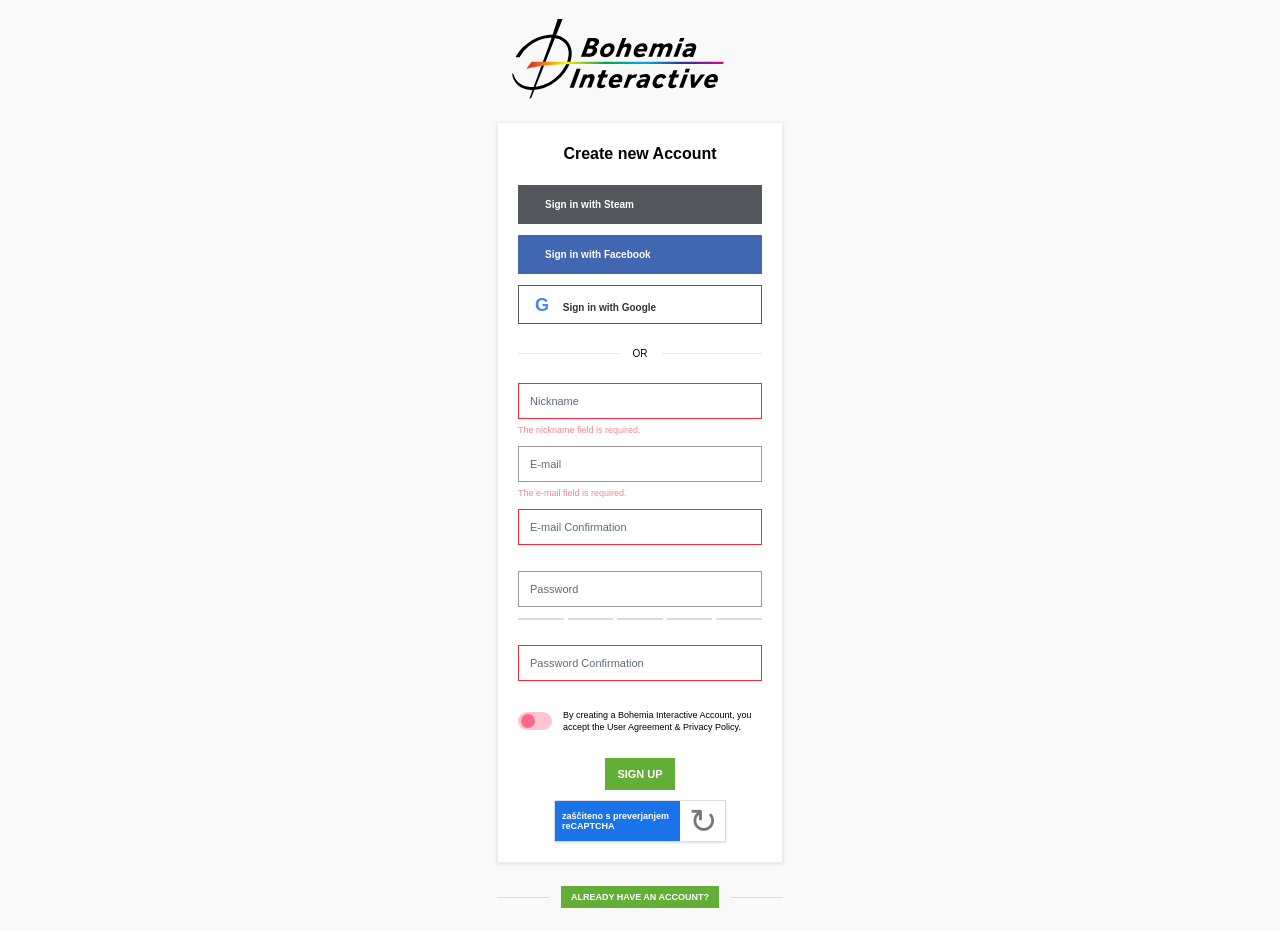
==== Projektna Naloga/index.html @ 40fa76bc "test test" ====
<!DOCTYPE html>
<html lang="en">
<head>
    <meta charset="UTF-8">
    <meta name="viewport" content="width=device-width, initial-scale=1.0">
    <title>Document</title>
    <link rel="stylesheet" href="styles.css">
</head>
<body>
    <img id="glav_slika" src="slike/bi-logo-rainbow-black-RGB.svg">

    <div id="glavni">

        <p id="sign_text">Create new Account</p>

        <p id="steam"><i class="fa-brands fa-steam"></i> Sign in with Steam</p>

        <p id="face"><i class="fa-brands fa-facebook"></i> Sign in with Facebook</p>

        <p id="goog"><span class="google-icon">G</span> Sign in with Google</p>

        <p id="or">OR</p>

        <input class="input red" type="text" placeholder="Nickname">
        <small>The nickname field is required.</small>

        <input class="input" type="email" placeholder="E-mail">
        <small>The e-mail field is required.</small>

        <input class="input red space" type="email" placeholder="E-mail Confirmation">

        <input class="input" type="password" placeholder="Password">

        <div class="strength">
            <hr><hr><hr><hr><hr>
        </div>

        <input class="input red" type="password" placeholder="Password Confirmation">

        <div class="remember">
            <label class="switch">
                <input type="checkbox">
                <span class="slider round"></span>
            </label>

            <span class="remember-text">
                By creating a Bohemia Interactive Account,
                you accept the User Agreement & Privacy Policy.
            </span>
        </div>

        <button id="signup">SIGN UP</button>

        <div id="captcha">
            <div id="captcha-text">
                zaščiteno s preverjanjem<br>
                reCAPTCHA
            </div>
            <div id="captcha-logo">↻</div>
        </div>

    </div>

    <div id="bottom">
        <hr>
        <button>ALREADY HAVE AN ACCOUNT?</button>
        <hr>
    </div>
</body>
</html>
---- Projektna Naloga/styles.css ----
* {
    box-sizing: border-box;
}

body {
    margin: 0;
    padding: 0;
    background-color: #f9f9f9;
    font-family: Arial, sans-serif;
}


#glav_slika{
    height: 80px;
    margin-left: 40%;
    margin-top: 1.5%;
    margin-bottom: 1.5%;
}


#glavni {
    background-color: white;
    width: 286px;
    padding: 20px;
    margin: auto;
    border: 1px solid #eeeeee;
    box-shadow: 0 1px 3px #dddddd;
}


#sign_text {
    font-size: 16px;
    font-weight: bold;
    text-align: center;
    margin: 2px 0 22px;
}


#steam, #face, #goog {
    height: 39px;
    line-height: 39px;
    padding-left: 16px;
    font-size: 10px;
    font-weight: bold;
    margin: 0 0 11px;
    cursor: pointer;
}

#steam {
    background-color: #53565a;
    color: white;
}

#face {
    background-color: #4267b2;
    color: white;
}

#goog {
    background-color: white;
    color: #333;
    border: 1px solid #53565a;
    margin-bottom: 0;
}

#steam i, #face i {
    font-size: 17px;
    margin-right: 11px;
    vertical-align: middle;
}

.google-icon {
    font-size: 18px;
    font-weight: bold;
    margin-right: 11px;
    color: #4285f4;
}

#or {
    text-align: center;
    font-size: 10px;
    margin: 24px 0;
    display: flex;
    align-items: center;
    gap: 14px;
}

#or:before, #or:after {
    content: "";
    height: 1px;
    background-color: #e5e5e5;
    flex: 1;
}

.input {
    width: 100%;
    height: 36px;
    border: 1px solid #999;
    padding-left: 11px;
    font-size: 11px;
    margin-bottom: 11px;
    outline: none;
}

.input.red {
    border: 1px solid #ff2635;
}

.input::placeholder {
    color: #606a79;
}

small {
    display: block;
    font-size: 9px;
    color: #ed8991;
    margin-top: -5px;
    margin-bottom: 11px;
}

.space {
    margin-bottom: 26px;
}

.strength {
    display: flex;
    gap: 4px;
    margin-bottom: 25px;
}

.strength hr {
    width: 20%;
    margin: 0;
    border: none;
    border-top: 2px solid #dddddd;
}

.remember {
    display: flex;
    align-items: center;
    gap: 11px;
    margin-top: 17px;
    margin-bottom: 25px;
}

.remember-text {
    font-size: 9px;
    line-height: 12px;
}

.switch {
    position: relative;
    display: inline-block;
    width: 34px;
    min-width: 34px;
    height: 18px;
}

.switch input {
    opacity: 0;
    width: 0;
    height: 0;
}

.slider {
    position: absolute;
    cursor: pointer;
    top: 0;
    left: 0;
    right: 0;
    bottom: 0;
    background-color: #ffc5d1;
    transition: .4s;
}

.slider:before {
    position: absolute;
    content: "";
    height: 14px;
    width: 14px;
    left: 3px;
    bottom: 2px;
    background-color: #ff6689;
    transition: .4s;
}

input:checked + .slider {
    background-color: #b9dc9b;
}

input:checked + .slider:before {
    background-color: #84c24f;
    transform: translateX(14px);
}

.slider.round {
    border-radius: 34px;
}

.slider.round:before {
    border-radius: 50%;
}


#signup {
    display: block;
    background-color: #63ae36;
    color: white;
    border: none;
    font-size: 11px;
    font-weight: bold;
    padding: 10px 12px;
    margin: auto;
    cursor: pointer;
}


#captcha {
    display: flex;
    width: 172px;
    height: 42px;
    margin: 10px auto 0;
    border: 1px solid #dddddd;
    box-shadow: 0 1px 2px #dddddd;
}

#captcha-text {
    background-color: #1a73e8;
    color: white;
    font-size: 9px;
    font-weight: bold;
    padding: 10px 7px;
    width: 125px;
}

#captcha-logo {
    text-align: center;
    font-size: 34px;
    color: #777;
    width: 45px;
}


#bottom {
    width: 286px;
    margin: 23px auto;
    display: flex;
    align-items: center;
    gap: 12px;
}

#bottom hr {
    flex: 1;
    border: none;
    border-top: 1px solid #dddddd;
}

#bottom button {
    background-color: #63ae36;
    color: white;
    border: none;
    padding: 6px 10px;
    font-size: 9px;
    font-weight: bold;
    white-space: nowrap;
    cursor: pointer;
}
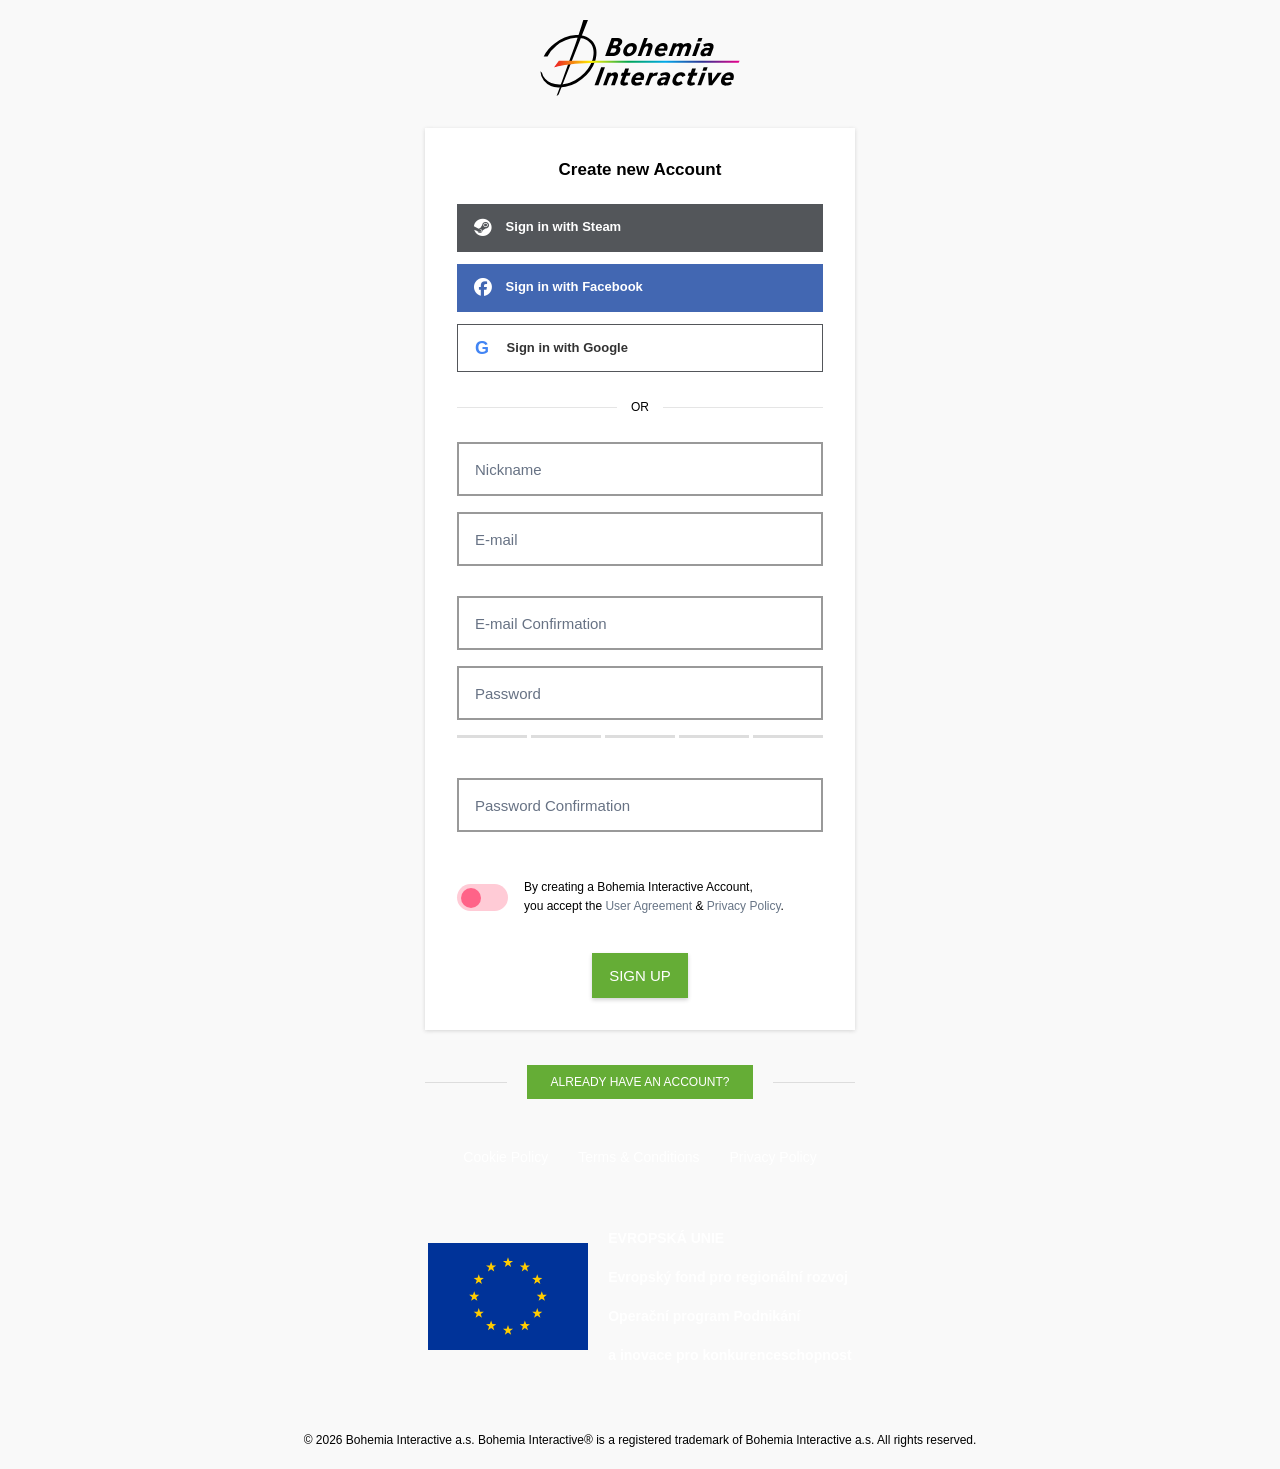
==== commit 8b70c3be: "ee eee" ====
--- a/Projektna Naloga/index.html
+++ b/Projektna Naloga/index.html
@@ -1,70 +1,91 @@
-<!DOCTYPE html>
-<html lang="en">
-<head>
-    <meta charset="UTF-8">
-    <meta name="viewport" content="width=device-width, initial-scale=1.0">
-    <title>Document</title>
-    <link rel="stylesheet" href="styles.css">
-</head>
-<body>
-    <img id="glav_slika" src="slike/bi-logo-rainbow-black-RGB.svg">
-
-    <div id="glavni">
-
-        <p id="sign_text">Create new Account</p>
-
-        <p id="steam"><i class="fa-brands fa-steam"></i> Sign in with Steam</p>
-
-        <p id="face"><i class="fa-brands fa-facebook"></i> Sign in with Facebook</p>
-
-        <p id="goog"><span class="google-icon">G</span> Sign in with Google</p>
-
-        <p id="or">OR</p>
-
-        <input class="input red" type="text" placeholder="Nickname">
-        <small>The nickname field is required.</small>
-
-        <input class="input" type="email" placeholder="E-mail">
-        <small>The e-mail field is required.</small>
-
-        <input class="input red space" type="email" placeholder="E-mail Confirmation">
-
-        <input class="input" type="password" placeholder="Password">
-
-        <div class="strength">
-            <hr><hr><hr><hr><hr>
-        </div>
-
-        <input class="input red" type="password" placeholder="Password Confirmation">
-
-        <div class="remember">
-            <label class="switch">
-                <input type="checkbox">
-                <span class="slider round"></span>
-            </label>
-
-            <span class="remember-text">
-                By creating a Bohemia Interactive Account,
-                you accept the User Agreement & Privacy Policy.
-            </span>
-        </div>
-
-        <button id="signup">SIGN UP</button>
-
-        <div id="captcha">
-            <div id="captcha-text">
-                zaščiteno s preverjanjem<br>
-                reCAPTCHA
-            </div>
-            <div id="captcha-logo">↻</div>
-        </div>
-
-    </div>
-
-    <div id="bottom">
-        <hr>
-        <button>ALREADY HAVE AN ACCOUNT?</button>
-        <hr>
-    </div>
-</body>
-</html>+<!DOCTYPE html>
+<html lang="en">
+<head>
+    <meta charset="UTF-8">
+    <meta name="viewport" content="width=device-width, initial-scale=1.0">
+    <title>Bohemia Interactive - Sign Up (School Project)</title>
+    <link rel="stylesheet" href="styles.css">
+    <link rel="stylesheet" href="https://cdnjs.cloudflare.com/ajax/libs/font-awesome/6.5.2/css/all.min.css">
+    <script src="script.js" defer></script>
+</head>
+<body>
+
+    <img id="glav_slika" src="slike/bi-logo-rainbow-black-RGB.svg" alt="Bohemia Interactive">
+
+    <div id="glavni">
+        <p id="sign_text">Create new Account</p>
+
+        <button id="steam" class="social" type="button"><i class="fa-brands fa-steam"></i> Sign in with Steam</button>
+        <button id="face" class="social" type="button"><i class="fa-brands fa-facebook"></i> Sign in with Facebook</button>
+        <button id="goog" class="social" type="button"><span class="google-icon">G</span> Sign in with Google</button>
+
+        <p id="or">OR</p>
+
+        <form id="registration" novalidate>
+            <input class="input" id="nickname" name="nickname" type="text" placeholder="Nickname" autocomplete="username" required>
+            <small id="nickname-error"></small>
+
+            <input class="input" id="email" name="email" type="email" placeholder="E-mail" autocomplete="email" required>
+            <small id="email-error"></small>
+
+            <input class="input space" id="email2" name="email2" type="email" placeholder="E-mail Confirmation" autocomplete="off" required>
+            <small id="email2-error"></small>
+
+            <input class="input" id="password" name="password" type="password" placeholder="Password" autocomplete="new-password" minlength="8" required>
+            <small id="password-error"></small>
+
+            <div class="strength" aria-label="Password strength">
+                <span></span><span></span><span></span><span></span><span></span>
+            </div>
+
+            <input class="input" id="password2" name="password2" type="password" placeholder="Password Confirmation" autocomplete="new-password" required>
+            <small id="password2-error"></small>
+
+            <div class="remember">
+                <label class="switch" aria-label="Accept the terms">
+                    <input type="checkbox" id="terms" name="terms" required>
+                    <span class="slider round"></span>
+                </label>
+                <span class="remember-text">
+                    By creating a Bohemia Interactive Account,<br>
+                    you accept the
+                    <a href="https://accounts.bistudio.com/terms-and-conditions" target="_blank" rel="noopener noreferrer">User Agreement</a>
+                    &amp;
+                    <a href="https://www.bohemia.net/en/privacy-policy" target="_blank" rel="noopener noreferrer">Privacy Policy</a>.
+                </span>
+            </div>
+            <small id="terms-error"></small>
+
+            <button id="signup" type="submit">SIGN UP</button>
+            <p id="message" role="status" aria-live="polite"></p>
+        </form>
+    </div>
+
+    <div id="bottom">
+        <hr>
+        <a href="https://accounts.bistudio.com/auth/login">ALREADY HAVE AN ACCOUNT?</a>
+        <hr>
+    </div>
+
+    <footer>
+        <div id="footer-links">
+            <a href="https://old.bohemia.net/cookie-policy" target="_blank" rel="noopener noreferrer">Cookie Policy</a>
+            <a href="https://accounts.bistudio.com/terms-and-conditions" target="_blank" rel="noopener noreferrer">Terms &amp; Conditions</a>
+            <a href="https://www.bohemia.net/en/privacy-policy" target="_blank" rel="noopener noreferrer">Privacy Policy</a>
+        </div>
+
+        <div id="europe">
+            <img src="slike/eu-flag.svg" alt="European Union flag">
+            <div id="eu-text">
+                <a href="https://european-union.europa.eu/" target="_blank" rel="noopener noreferrer">EVROPSKÁ UNIE</a>
+                <a href="https://ec.europa.eu/regional_policy/" target="_blank" rel="noopener noreferrer">Evropský fond pro regionální rozvoj</a>
+                <a href="https://www.dotaceeu.cz/" target="_blank" rel="noopener noreferrer">Operační program Podnikání</a>
+                <a href="https://www.dotaceeu.cz/" target="_blank" rel="noopener noreferrer">a inovace pro konkurenceschopnost</a>
+            </div>
+        </div>
+
+        <p id="copyright">© 2026 Bohemia Interactive a.s. Bohemia Interactive® is a registered trademark of Bohemia Interactive a.s. All rights reserved.</p>
+    </footer>
+
+</body>
+</html>
--- a/Projektna Naloga/styles.css
+++ b/Projektna Naloga/styles.css
@@ -1,268 +1,302 @@
-
-* {
-    box-sizing: border-box;
-}
-
-body {
-    margin: 0;
-    padding: 0;
-    background-color: #f9f9f9;
-    font-family: Arial, sans-serif;
-}
-
-
-#glav_slika{
-    height: 80px;
-    margin-left: 40%;
-    margin-top: 1.5%;
-    margin-bottom: 1.5%;
-}
-
-
-#glavni {
-    background-color: white;
-    width: 286px;
-    padding: 20px;
-    margin: auto;
-    border: 1px solid #eeeeee;
-    box-shadow: 0 1px 3px #dddddd;
-}
-
-
-#sign_text {
-    font-size: 16px;
-    font-weight: bold;
-    text-align: center;
-    margin: 2px 0 22px;
-}
-
-
-#steam, #face, #goog {
-    height: 39px;
-    line-height: 39px;
-    padding-left: 16px;
-    font-size: 10px;
-    font-weight: bold;
-    margin: 0 0 11px;
-    cursor: pointer;
-}
-
-#steam {
-    background-color: #53565a;
-    color: white;
-}
-
-#face {
-    background-color: #4267b2;
-    color: white;
-}
-
-#goog {
-    background-color: white;
-    color: #333;
-    border: 1px solid #53565a;
-    margin-bottom: 0;
-}
-
-#steam i, #face i {
-    font-size: 17px;
-    margin-right: 11px;
-    vertical-align: middle;
-}
-
-.google-icon {
-    font-size: 18px;
-    font-weight: bold;
-    margin-right: 11px;
-    color: #4285f4;
-}
-
-#or {
-    text-align: center;
-    font-size: 10px;
-    margin: 24px 0;
-    display: flex;
-    align-items: center;
-    gap: 14px;
-}
-
-#or:before, #or:after {
-    content: "";
-    height: 1px;
-    background-color: #e5e5e5;
-    flex: 1;
-}
-
-.input {
-    width: 100%;
-    height: 36px;
-    border: 1px solid #999;
-    padding-left: 11px;
-    font-size: 11px;
-    margin-bottom: 11px;
-    outline: none;
-}
-
-.input.red {
-    border: 1px solid #ff2635;
-}
-
-.input::placeholder {
-    color: #606a79;
-}
-
-small {
-    display: block;
-    font-size: 9px;
-    color: #ed8991;
-    margin-top: -5px;
-    margin-bottom: 11px;
-}
-
-.space {
-    margin-bottom: 26px;
-}
-
-.strength {
-    display: flex;
-    gap: 4px;
-    margin-bottom: 25px;
-}
-
-.strength hr {
-    width: 20%;
-    margin: 0;
-    border: none;
-    border-top: 2px solid #dddddd;
-}
-
-.remember {
-    display: flex;
-    align-items: center;
-    gap: 11px;
-    margin-top: 17px;
-    margin-bottom: 25px;
-}
-
-.remember-text {
-    font-size: 9px;
-    line-height: 12px;
-}
-
-.switch {
-    position: relative;
-    display: inline-block;
-    width: 34px;
-    min-width: 34px;
-    height: 18px;
-}
-
-.switch input {
-    opacity: 0;
-    width: 0;
-    height: 0;
-}
-
-.slider {
-    position: absolute;
-    cursor: pointer;
-    top: 0;
-    left: 0;
-    right: 0;
-    bottom: 0;
-    background-color: #ffc5d1;
-    transition: .4s;
-}
-
-.slider:before {
-    position: absolute;
-    content: "";
-    height: 14px;
-    width: 14px;
-    left: 3px;
-    bottom: 2px;
-    background-color: #ff6689;
-    transition: .4s;
-}
-
-input:checked + .slider {
-    background-color: #b9dc9b;
-}
-
-input:checked + .slider:before {
-    background-color: #84c24f;
-    transform: translateX(14px);
-}
-
-.slider.round {
-    border-radius: 34px;
-}
-
-.slider.round:before {
-    border-radius: 50%;
-}
-
-
-#signup {
-    display: block;
-    background-color: #63ae36;
-    color: white;
-    border: none;
-    font-size: 11px;
-    font-weight: bold;
-    padding: 10px 12px;
-    margin: auto;
-    cursor: pointer;
-}
-
-
-#captcha {
-    display: flex;
-    width: 172px;
-    height: 42px;
-    margin: 10px auto 0;
-    border: 1px solid #dddddd;
-    box-shadow: 0 1px 2px #dddddd;
-}
-
-#captcha-text {
-    background-color: #1a73e8;
-    color: white;
-    font-size: 9px;
-    font-weight: bold;
-    padding: 10px 7px;
-    width: 125px;
-}
-
-#captcha-logo {
-    text-align: center;
-    font-size: 34px;
-    color: #777;
-    width: 45px;
-}
-
-
-#bottom {
-    width: 286px;
-    margin: 23px auto;
-    display: flex;
-    align-items: center;
-    gap: 12px;
-}
-
-#bottom hr {
-    flex: 1;
-    border: none;
-    border-top: 1px solid #dddddd;
-}
-
-#bottom button {
-    background-color: #63ae36;
-    color: white;
-    border: none;
-    padding: 6px 10px;
-    font-size: 9px;
-    font-weight: bold;
-    white-space: nowrap;
-    cursor: pointer;
-}
+* {
+    box-sizing: border-box;
+}
+
+body {
+    margin: 0;
+    background-color: #f9f9f9;
+    font-family: Arial, Helvetica, sans-serif;
+}
+
+/* LOGO */
+#glav_slika {
+    display: block;
+    width: 200px;
+    height: 80px;
+    object-fit: contain;
+    margin: 18px auto 30px;
+}
+
+/* SIGN UP OKVIR */
+#glavni {
+    width: 430px;
+    max-width: calc(100% - 24px);
+    padding: 32px;
+    margin: auto;
+    background-color: white;
+    box-shadow: 0 1px 4px #d6d6d6;
+}
+
+#sign_text {
+    font-size: 17px;
+    font-weight: bold;
+    text-align: center;
+    margin: 0 0 24px;
+}
+
+/* SOCIALNI GUMBI */
+.social {
+    width: 100%;
+    height: 48px;
+    display: block;
+    margin-bottom: 12px;
+    padding-left: 17px;
+    text-align: left;
+    font-size: 13px;
+    font-weight: bold;
+    cursor: pointer;
+    border: none;
+}
+
+.social i,
+.google-icon {
+    display: inline-block;
+    width: 28px;
+    font-size: 18px;
+    vertical-align: middle;
+}
+
+#steam { background-color: #53565a; color: white; }
+#face { background-color: #4267b2; color: white; }
+#goog { background-color: white; color: #333; border: 1px solid #53565a; }
+.google-icon { color: #4285f4; font-weight: bold; }
+
+#or {
+    display: flex;
+    align-items: center;
+    gap: 14px;
+    margin: 28px 0;
+    font-size: 12px;
+    text-align: center;
+}
+
+#or::before, #or::after {
+    content: "";
+    height: 1px;
+    flex: 1;
+    background-color: #e5e5e5;
+}
+
+/* POLJA */
+.input {
+    display: block;
+    width: 100%;
+    height: 54px;
+    border: 2px solid #999;
+    padding: 0 16px;
+    font-size: 15px;
+    margin-top: 16px;
+    outline: none;
+}
+
+.input::placeholder { color: #677284; }
+.input:focus { border-color: #6cac37; }
+.input.red { border-color: #e00010; }
+
+small {
+    display: block;
+    color: #ef7b85;
+    font-size: 12px;
+    margin-top: 8px;
+    line-height: 1.4;
+}
+
+small:empty { display: none; }
+
+.space { margin-top: 30px; }
+
+/* MOČ GESLA */
+.strength {
+    display: flex;
+    gap: 4px;
+    margin-top: 15px;
+    margin-bottom: 40px;
+}
+
+.strength span {
+    flex: 1;
+    height: 3px;
+    background-color: #ddd;
+}
+
+.strength span.active { background-color: #64aa34; }
+
+/* POGOJI UPORABE */
+.remember {
+    display: flex;
+    align-items: center;
+    gap: 16px;
+    margin-top: 46px;
+    margin-bottom: 37px;
+}
+
+.remember-text {
+    font-size: 12px;
+    line-height: 19px;
+}
+
+.remember-text a {
+    color: #687586;
+    text-decoration: none;
+}
+
+.remember-text a:hover { color: #64a62f; text-decoration: underline; }
+
+.switch {
+    position: relative;
+    display: inline-block;
+    width: 51px;
+    min-width: 51px;
+    height: 27px;
+}
+
+.switch input { opacity: 0; width: 0; height: 0; }
+
+.slider {
+    position: absolute;
+    top: 0; left: 0; right: 0; bottom: 0;
+    background-color: #ffcbd6;
+    border-radius: 20px;
+    cursor: pointer;
+    transition: .2s;
+}
+
+.slider:before {
+    position: absolute;
+    content: "";
+    width: 20px; height: 20px;
+    left: 4px; bottom: 3px;
+    background-color: #ff6388;
+    border-radius: 50%;
+    transition: .2s;
+}
+
+.switch input:checked + .slider { background-color: #b6dc9c; }
+.switch input:checked + .slider:before { background-color: #75bc42; transform: translateX(23px); }
+.switch input:focus-visible + .slider { outline: 2px solid #6ba539; outline-offset: 3px; }
+
+#terms-error { margin: -26px 0 25px; }
+
+/* SIGN UP */
+#signup {
+    display: block;
+    margin: 0 auto;
+    padding: 14px 17px;
+    background-color: #65ad36;
+    color: white;
+    font-size: 15px;
+    border: none;
+    cursor: pointer;
+    box-shadow: 0 2px 4px #d2d2d2;
+}
+
+#signup:hover { background-color: #51952a; }
+
+#message {
+    font-size: 12px;
+    text-align: center;
+    color: #4b9c25;
+    margin: 12px 0 0;
+}
+
+#message:empty { display: none; }
+
+/* SPODNJA PRIJAVA */
+#bottom {
+    width: 430px;
+    max-width: calc(100% - 24px);
+    display: flex;
+    gap: 20px;
+    align-items: center;
+    margin: 35px auto 0;
+}
+
+#bottom hr {
+    flex: 1;
+    min-width: 0;
+    border: none;
+    border-top: 1px solid #ddd;
+}
+
+#bottom a {
+    display: block;
+    background-color: #65ad36;
+    color: white;
+    font-size: 12px;
+    text-decoration: none;
+    padding: 10px 24px;
+    white-space: nowrap;
+    text-align: center;
+}
+
+#bottom a:hover { background-color: #51952a; }
+
+/* FOOTER - BELO, OB HOVER ZELENO */
+#footer-links {
+    display: flex;
+    justify-content: center;
+    flex-wrap: wrap;
+    gap: 30px;
+    margin: 50px auto 65px;
+}
+
+#footer-links a,
+#eu-text a {
+    color: white;
+    text-decoration: none;
+    transition: color .15s;
+}
+
+#footer-links a { font-size: 14px; }
+
+#footer-links a:hover,
+#footer-links a:focus-visible,
+#eu-text a:hover,
+#eu-text a:focus-visible {
+    color: #62a92f;
+    text-decoration: underline;
+}
+
+#europe {
+    display: flex;
+    align-items: center;
+    justify-content: center;
+    gap: 20px;
+}
+
+#europe img {
+    width: 160px;
+    height: 107px;
+    object-fit: cover;
+}
+
+#eu-text {
+    display: flex;
+    flex-direction: column;
+    gap: 23px;
+}
+
+#eu-text a {
+    font-size: 14px;
+    font-weight: bold;
+}
+
+#copyright {
+    font-size: 12px;
+    text-align: center;
+    margin: 70px 12px 22px;
+}
+
+@media (max-width: 480px) {
+    #glavni { padding: 22px; }
+    .input { height: 42px; font-size: 12px; }
+    .social { height: 40px; font-size: 11px; }
+    #europe { gap: 12px; }
+    #europe img { width: 120px; height: 80px; }
+    #eu-text { gap: 14px; }
+    #eu-text a { font-size: 10px; }
+    #footer-links { gap: 16px; }
+    #footer-links a { font-size: 12px; }
+    #bottom { gap: 8px; }
+    #bottom a { font-size: 10px; padding: 10px 12px; }
+}
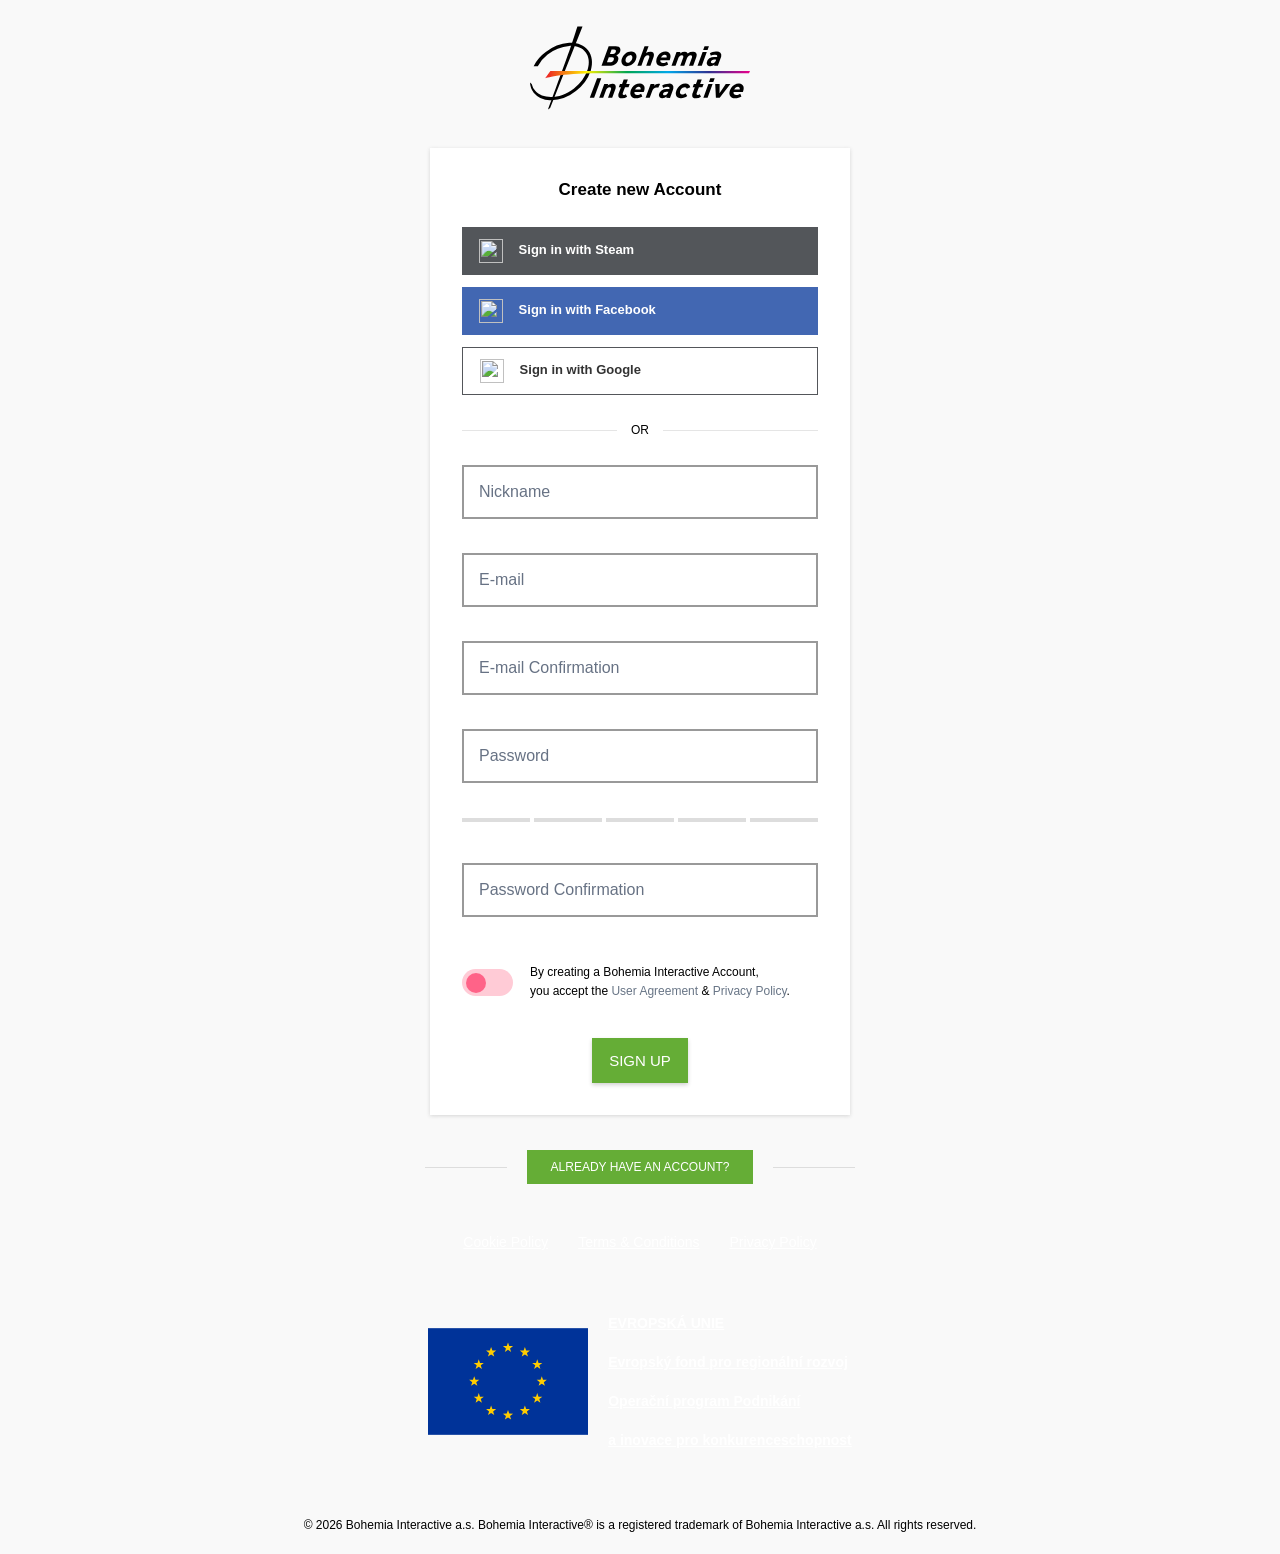
==== commit 34898ad2: "Replace social buttons with image icons" ====
--- a/Projektna Naloga/index.html
+++ b/Projektna Naloga/index.html
@@ -3,10 +3,9 @@
 <head>
     <meta charset="UTF-8">
     <meta name="viewport" content="width=device-width, initial-scale=1.0">
-    <title>Bohemia Interactive - Sign Up (School Project)</title>
+    <title>Bohemia Account</title>
     <link rel="stylesheet" href="styles.css">
-    <link rel="stylesheet" href="https://cdnjs.cloudflare.com/ajax/libs/font-awesome/6.5.2/css/all.min.css">
-    <script src="script.js" defer></script>
+    <link rel="icon" type="image/x-icon" href="slike/bi-logo-rainbow-black-RGB.svg">
 </head>
 <body>
 
@@ -15,55 +14,75 @@
     <div id="glavni">
         <p id="sign_text">Create new Account</p>
 
-        <button id="steam" class="social" type="button"><i class="fa-brands fa-steam"></i> Sign in with Steam</button>
-        <button id="face" class="social" type="button"><i class="fa-brands fa-facebook"></i> Sign in with Facebook</button>
-        <button id="goog" class="social" type="button"><span class="google-icon">G</span> Sign in with Google</button>
+        <button id="steam" class="social" type="button">
+            <img src="slike/Steam_icon_logo.png" class="social-icon" alt="">
+            Sign in with Steam
+        </button>
+        
+        <button id="face" class="social" type="button">
+            <img src="slike/facebook.png" class="social-icon" alt="">
+            Sign in with Facebook
+        </button>
+        
+        <button id="goog" class="social" type="button">
+            <img src="slike/Google__G__logo.png" class="social-icon" alt="">
+            Sign in with Google
+        </button>
+
 
         <p id="or">OR</p>
 
-        <form id="registration" novalidate>
-            <input class="input" id="nickname" name="nickname" type="text" placeholder="Nickname" autocomplete="username" required>
-            <small id="nickname-error"></small>
+        <form id="registration">
 
-            <input class="input" id="email" name="email" type="email" placeholder="E-mail" autocomplete="email" required>
-            <small id="email-error"></small>
+    <input class="input" id="nickname" name="nickname" type="text" placeholder="Nickname" autocomplete="username" required>
 
-            <input class="input space" id="email2" name="email2" type="email" placeholder="E-mail Confirmation" autocomplete="off" required>
-            <small id="email2-error"></small>
+    <br>
 
-            <input class="input" id="password" name="password" type="password" placeholder="Password" autocomplete="new-password" minlength="8" required>
-            <small id="password-error"></small>
+    <input class="input" id="email" name="email" type="email" placeholder="E-mail" autocomplete="email" required>
 
-            <div class="strength" aria-label="Password strength">
-                <span></span><span></span><span></span><span></span><span></span>
-            </div>
+    <br>
 
-            <input class="input" id="password2" name="password2" type="password" placeholder="Password Confirmation" autocomplete="new-password" required>
-            <small id="password2-error"></small>
+    <input class="input space" id="email2" name="email2" type="email" placeholder="E-mail Confirmation" required>
 
-            <div class="remember">
-                <label class="switch" aria-label="Accept the terms">
-                    <input type="checkbox" id="terms" name="terms" required>
-                    <span class="slider round"></span>
-                </label>
-                <span class="remember-text">
-                    By creating a Bohemia Interactive Account,<br>
-                    you accept the
-                    <a href="https://accounts.bistudio.com/terms-and-conditions" target="_blank" rel="noopener noreferrer">User Agreement</a>
-                    &amp;
-                    <a href="https://www.bohemia.net/en/privacy-policy" target="_blank" rel="noopener noreferrer">Privacy Policy</a>.
-                </span>
-            </div>
-            <small id="terms-error"></small>
+    <br>
 
-            <button id="signup" type="submit">SIGN UP</button>
-            <p id="message" role="status" aria-live="polite"></p>
-        </form>
+    <input class="input" id="password" name="password" type="password" placeholder="Password" minlength="8" required>
+
+    <br>
+
+    <div class="strength">
+        <span></span>
+        <span></span>
+        <span></span>
+        <span></span>
+        <span></span>
+    </div>
+
+    <input class="input" id="password2" name="password2" type="password" placeholder="Password Confirmation" minlength="8" required>
+
+    <div class="remember">
+        <label class="switch">
+            <input type="checkbox" id="terms" name="terms" required> 
+            <span class="slider round"></span>
+        </label>
+
+        <span class="remember-text">
+            By creating a Bohemia Interactive Account,<br>
+            you accept the
+            <a href="https://accounts.bistudio.com/terms-and-conditions" target="_blank">User Agreement</a>
+            &amp;
+            <a href="https://www.bohemia.net/en/privacy-policy" target="_blank">Privacy Policy</a>.
+        </span>
+    </div>
+
+    <button id="signup" type="submit">SIGN UP</button>
+
+</form>
     </div>
 
     <div id="bottom">
         <hr>
-        <a href="https://accounts.bistudio.com/auth/login">ALREADY HAVE AN ACCOUNT?</a>
+        <a href="">ALREADY HAVE AN ACCOUNT?</a>
         <hr>
     </div>
 
@@ -75,7 +94,7 @@
         </div>
 
         <div id="europe">
-            <img src="slike/eu-flag.svg" alt="European Union flag">
+            <img src="slike/eu-flag.svg" alt="European flag">
             <div id="eu-text">
                 <a href="https://european-union.europa.eu/" target="_blank" rel="noopener noreferrer">EVROPSKÁ UNIE</a>
                 <a href="https://ec.europa.eu/regional_policy/" target="_blank" rel="noopener noreferrer">Evropský fond pro regionální rozvoj</a>
--- a/Projektna Naloga/styles.css
+++ b/Projektna Naloga/styles.css
@@ -8,18 +8,16 @@
     font-family: Arial, Helvetica, sans-serif;
 }
 
-/* LOGO */
 #glav_slika {
     display: block;
-    width: 200px;
-    height: 80px;
-    object-fit: contain;
+    width: 220px;
+    height: 100px;
+
     margin: 18px auto 30px;
 }
 
-/* SIGN UP OKVIR */
 #glavni {
-    width: 430px;
+    width: 420px;
     max-width: calc(100% - 24px);
     padding: 32px;
     margin: auto;
@@ -31,10 +29,9 @@
     font-size: 17px;
     font-weight: bold;
     text-align: center;
-    margin: 0 0 24px;
-}
-
-/* SOCIALNI GUMBI */
+    margin: 0 0 27px;
+}
+
 .social {
     width: 100%;
     height: 48px;
@@ -48,18 +45,17 @@
     border: none;
 }
 
-.social i,
-.google-icon {
-    display: inline-block;
-    width: 28px;
-    font-size: 18px;
+.social-icon {
+    width: 24px;
+    height: 24px;
+    
     vertical-align: middle;
+    margin-right: 12px;
 }
 
 #steam { background-color: #53565a; color: white; }
 #face { background-color: #4267b2; color: white; }
 #goog { background-color: white; color: #333; border: 1px solid #53565a; }
-.google-icon { color: #4285f4; font-weight: bold; }
 
 #or {
     display: flex;
@@ -70,62 +66,51 @@
     text-align: center;
 }
 
-#or::before, #or::after {
+#or:before {
     content: "";
     height: 1px;
     flex: 1;
     background-color: #e5e5e5;
 }
 
-/* POLJA */
+#or:after {
+    content: "";
+    height: 1px;
+    flex: 1;
+    background-color: #e5e5e5;
+}
+
 .input {
     display: block;
     width: 100%;
     height: 54px;
     border: 2px solid #999;
-    padding: 0 16px;
-    font-size: 15px;
+    padding: 0 15px;
+    font-size: 16px;
     margin-top: 16px;
     outline: none;
 }
 
 .input::placeholder { color: #677284; }
 .input:focus { border-color: #6cac37; }
-.input.red { border-color: #e00010; }
-
-small {
-    display: block;
-    color: #ef7b85;
-    font-size: 12px;
-    margin-top: 8px;
-    line-height: 1.4;
-}
-
-small:empty { display: none; }
-
-.space { margin-top: 30px; }
-
-/* MOČ GESLA */
+
 .strength {
     display: flex;
     gap: 4px;
-    margin-top: 15px;
-    margin-bottom: 40px;
+    margin-top: 17px;
+    margin-bottom: 41px;
 }
 
 .strength span {
     flex: 1;
-    height: 3px;
+    height: 4px;
     background-color: #ddd;
 }
 
-.strength span.active { background-color: #64aa34; }
-
-/* POGOJI UPORABE */
 .remember {
     display: flex;
     align-items: center;
-    gap: 16px;
+    gap: 17px;
     margin-top: 46px;
     margin-bottom: 37px;
 }
@@ -175,9 +160,6 @@
 .switch input:checked + .slider:before { background-color: #75bc42; transform: translateX(23px); }
 .switch input:focus-visible + .slider { outline: 2px solid #6ba539; outline-offset: 3px; }
 
-#terms-error { margin: -26px 0 25px; }
-
-/* SIGN UP */
 #signup {
     display: block;
     margin: 0 auto;
@@ -192,16 +174,6 @@
 
 #signup:hover { background-color: #51952a; }
 
-#message {
-    font-size: 12px;
-    text-align: center;
-    color: #4b9c25;
-    margin: 12px 0 0;
-}
-
-#message:empty { display: none; }
-
-/* SPODNJA PRIJAVA */
 #bottom {
     width: 430px;
     max-width: calc(100% - 24px);
@@ -231,7 +203,6 @@
 
 #bottom a:hover { background-color: #51952a; }
 
-/* FOOTER - BELO, OB HOVER ZELENO */
 #footer-links {
     display: flex;
     justify-content: center;
@@ -243,7 +214,6 @@
 #footer-links a,
 #eu-text a {
     color: white;
-    text-decoration: none;
     transition: color .15s;
 }
 
@@ -267,7 +237,6 @@
 #europe img {
     width: 160px;
     height: 107px;
-    object-fit: cover;
 }
 
 #eu-text {
@@ -287,16 +256,3 @@
     margin: 70px 12px 22px;
 }
 
-@media (max-width: 480px) {
-    #glavni { padding: 22px; }
-    .input { height: 42px; font-size: 12px; }
-    .social { height: 40px; font-size: 11px; }
-    #europe { gap: 12px; }
-    #europe img { width: 120px; height: 80px; }
-    #eu-text { gap: 14px; }
-    #eu-text a { font-size: 10px; }
-    #footer-links { gap: 16px; }
-    #footer-links a { font-size: 12px; }
-    #bottom { gap: 8px; }
-    #bottom a { font-size: 10px; padding: 10px 12px; }
-}
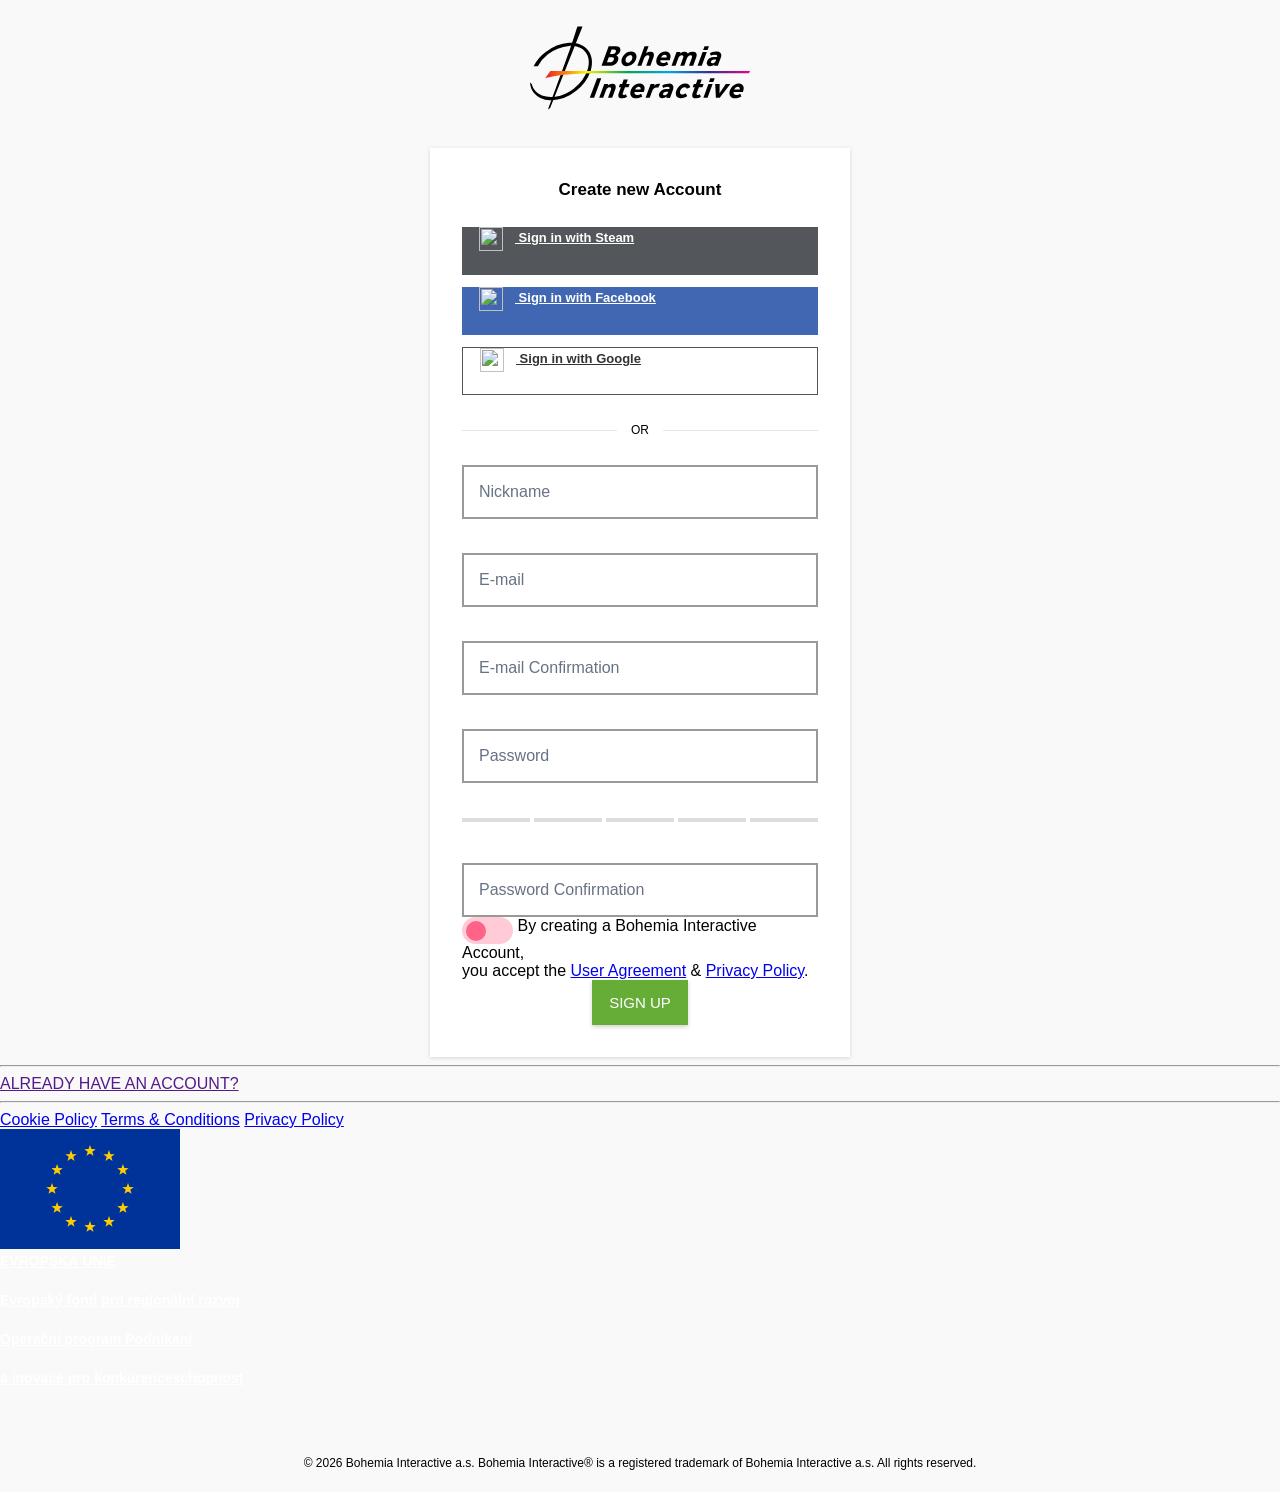
==== commit 01e10816: "Refactor social login buttons to anchor tags Updated social login buttons to use anchor tags instead" ====
--- a/Projektna Naloga/index.html
+++ b/Projektna Naloga/index.html
@@ -1,5 +1,6 @@
 <!DOCTYPE html>
 <html lang="en">
+
 <head>
     <meta charset="UTF-8">
     <meta name="viewport" content="width=device-width, initial-scale=1.0">
@@ -7,6 +8,7 @@
     <link rel="stylesheet" href="styles.css">
     <link rel="icon" type="image/x-icon" href="slike/bi-logo-rainbow-black-RGB.svg">
 </head>
+
 <body>
 
     <img id="glav_slika" src="slike/bi-logo-rainbow-black-RGB.svg" alt="Bohemia Interactive">
@@ -14,97 +16,109 @@
     <div id="glavni">
         <p id="sign_text">Create new Account</p>
 
-        <button id="steam" class="social" type="button">
+        <a id="steam" class="social" href="https://store.steampowered.com/login/" target="_blank">
             <img src="slike/Steam_icon_logo.png" class="social-icon" alt="">
             Sign in with Steam
-        </button>
-        
-        <button id="face" class="social" type="button">
+        </a>
+
+        <a id="face" class="social" href="https://www.facebook.com/" target="_blank">
             <img src="slike/facebook.png" class="social-icon" alt="">
             Sign in with Facebook
-        </button>
-        
-        <button id="goog" class="social" type="button">
+        </a>
+
+        <a id="goog" class="social" href="https://accounts.google.com/" target="_blank">
             <img src="slike/Google__G__logo.png" class="social-icon" alt="">
             Sign in with Google
-        </button>
+        </a>
 
 
         <p id="or">OR</p>
 
         <form id="registration">
 
-    <input class="input" id="nickname" name="nickname" type="text" placeholder="Nickname" autocomplete="username" required>
+            <input class="input" id="nickname" name="nickname" type="text" placeholder="Nickname"
+                autocomplete="username" required>
 
-    <br>
+            <br>
 
-    <input class="input" id="email" name="email" type="email" placeholder="E-mail" autocomplete="email" required>
+            <input class="input" id="email" name="email" type="email" placeholder="E-mail" autocomplete="email"
+                required>
 
-    <br>
+            <br>
 
-    <input class="input space" id="email2" name="email2" type="email" placeholder="E-mail Confirmation" required>
+            <input class="input space" id="email2" name="email2" type="email" placeholder="E-mail Confirmation"
+                required>
 
-    <br>
+            <br>
 
-    <input class="input" id="password" name="password" type="password" placeholder="Password" minlength="8" required>
+            <input class="input" id="password" name="password" type="password" placeholder="Password" minlength="8"
+                required>
 
-    <br>
+            <br>
 
-    <div class="strength">
-        <span></span>
-        <span></span>
-        <span></span>
-        <span></span>
-        <span></span>
+            <div class="strength">
+                <span></span>
+                <span></span>
+                <span></span>
+                <span></span>
+                <span></span>
+            </div>
+
+            <input class="input" id="password2" name="password2" type="password" placeholder="Password Confirmation"
+                minlength="8" required>
+
+            <div class="spodnji_reg">
+                <label class="switch">
+                    <input type="checkbox" id="terms" name="terms" required>
+                    <span class="slider round"></span>
+                </label>
+
+                <span class="terms">
+                    By creating a Bohemia Interactive Account,<br>
+                    you accept the
+                    <a href="https://accounts.bistudio.com/terms-and-conditions" target="_blank">User Agreement</a>
+                    &amp;
+                    <a href="https://www.bohemia.net/en/privacy-policy" target="_blank">Privacy Policy</a>.
+                </span>
+            </div>
+
+            <button id="signup" type="submit">SIGN UP</button>
+
+        </form>
     </div>
 
-    <input class="input" id="password2" name="password2" type="password" placeholder="Password Confirmation" minlength="8" required>
-
-    <div class="remember">
-        <label class="switch">
-            <input type="checkbox" id="terms" name="terms" required> 
-            <span class="slider round"></span>
-        </label>
-
-        <span class="remember-text">
-            By creating a Bohemia Interactive Account,<br>
-            you accept the
-            <a href="https://accounts.bistudio.com/terms-and-conditions" target="_blank">User Agreement</a>
-            &amp;
-            <a href="https://www.bohemia.net/en/privacy-policy" target="_blank">Privacy Policy</a>.
-        </span>
-    </div>
-
-    <button id="signup" type="submit">SIGN UP</button>
-
-</form>
-    </div>
-
-    <div id="bottom">
+    <div id="spodnji">
         <hr>
         <a href="">ALREADY HAVE AN ACCOUNT?</a>
         <hr>
     </div>
 
     <footer>
-        <div id="footer-links">
+        <div id="links">
             <a href="https://old.bohemia.net/cookie-policy" target="_blank" rel="noopener noreferrer">Cookie Policy</a>
-            <a href="https://accounts.bistudio.com/terms-and-conditions" target="_blank" rel="noopener noreferrer">Terms &amp; Conditions</a>
-            <a href="https://www.bohemia.net/en/privacy-policy" target="_blank" rel="noopener noreferrer">Privacy Policy</a>
+            <a href="https://accounts.bistudio.com/terms-and-conditions" target="_blank" rel="noopener noreferrer">Terms
+                &amp; Conditions</a>
+            <a href="https://www.bohemia.net/en/privacy-policy" target="_blank" rel="noopener noreferrer">Privacy
+                Policy</a>
         </div>
 
-        <div id="europe">
+        <div id="eu">
             <img src="slike/eu-flag.svg" alt="European flag">
             <div id="eu-text">
                 <a href="https://european-union.europa.eu/" target="_blank" rel="noopener noreferrer">EVROPSKÁ UNIE</a>
-                <a href="https://ec.europa.eu/regional_policy/" target="_blank" rel="noopener noreferrer">Evropský fond pro regionální rozvoj</a>
-                <a href="https://www.dotaceeu.cz/" target="_blank" rel="noopener noreferrer">Operační program Podnikání</a>
-                <a href="https://www.dotaceeu.cz/" target="_blank" rel="noopener noreferrer">a inovace pro konkurenceschopnost</a>
+                <a href="https://ec.europa.eu/regional_policy/" target="_blank" rel="noopener noreferrer">Evropský fond
+                    pro regionální rozvoj</a>
+                <a href="https://www.dotaceeu.cz/" target="_blank" rel="noopener noreferrer">Operační program
+                    Podnikání</a>
+                <a href="https://www.dotaceeu.cz/" target="_blank" rel="noopener noreferrer">a inovace pro
+                    konkurenceschopnost</a>
             </div>
         </div>
 
-        <p id="copyright">© 2026 Bohemia Interactive a.s. Bohemia Interactive® is a registered trademark of Bohemia Interactive a.s. All rights reserved.</p>
+        <p id="copyright">© 2026 Bohemia Interactive a.s. Bohemia Interactive® is a registered trademark of Bohemia
+            Interactive a.s. All rights reserved.</p>
     </footer>
 
 </body>
+
 </html>
